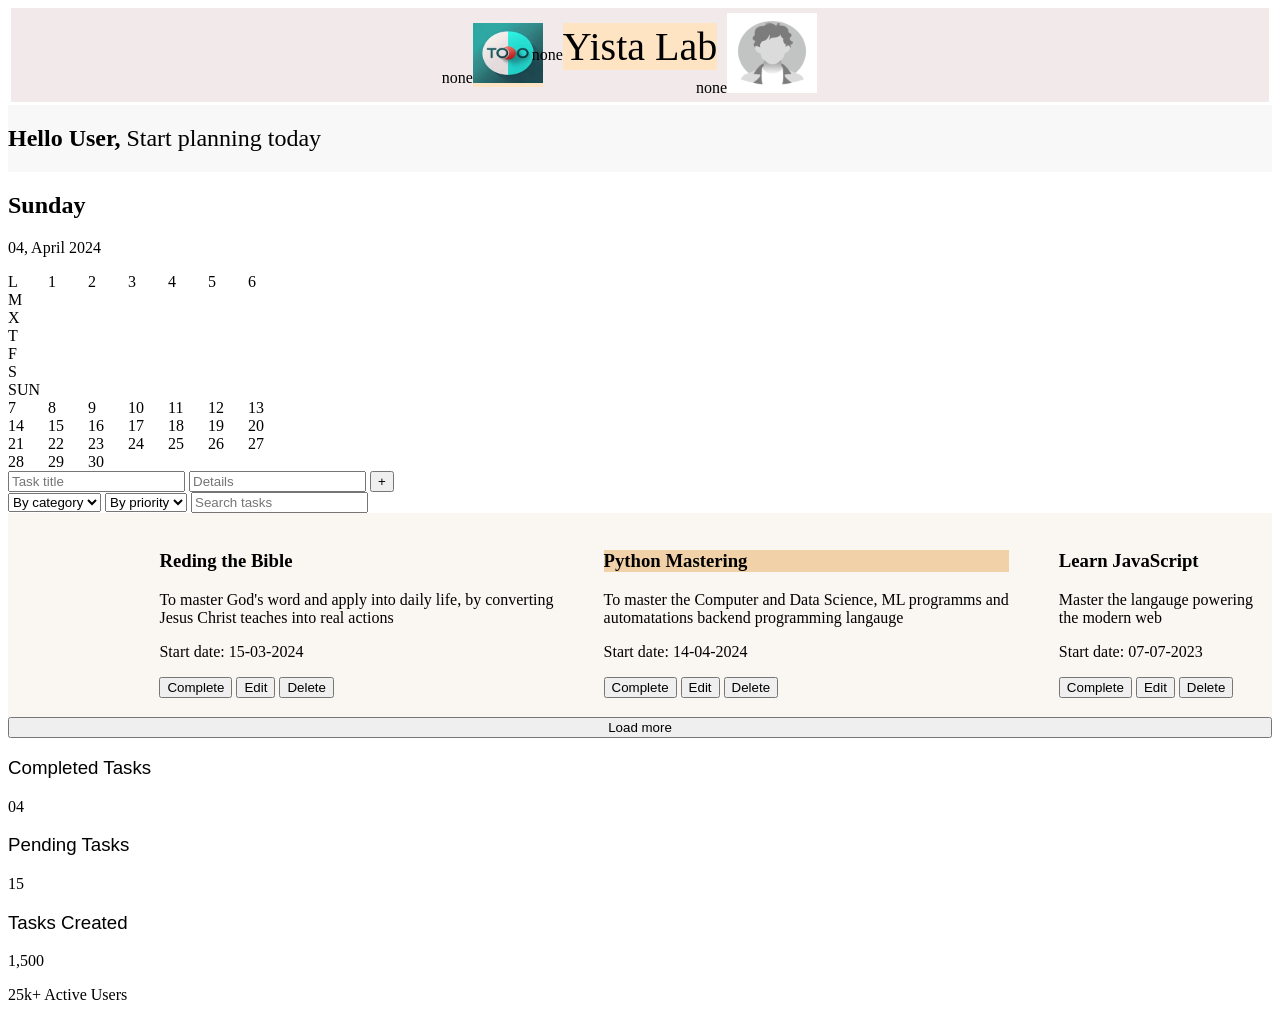
==== index.html @ c546140d "Add initial HTML structure, styles, and assets for To Do List App" ====
<!DOCTYPE html>
<html lang="en">
<head>
    <meta charset="UTF-8">
    <meta name="viewport" content="width=device-width, initial-scale=1.0">
    <link rel="stylesheet" href="styles.css">
    <link rel="shortcut icon" type="x-icon" href="https://i.pinimg.com/736x/1f/3f/4c/1f3f4ce973d946578567f190e2773709.jpg"> 
    <title>TO DO LIST APP</title>
</head>
<body>
    <header class="header">
     <nav class="header__nav--main nav">
      <ul class="main-nav__list-item">
        <li class ="main-list__item-list-item"> 
          <a class="list-item__logo-link" href="#">
          <img class="list-items__ToDo-icon" src="logo.png" alt = "AQUÍ DEBE ESTAR EL LOGO" height = "60px" width= "70px">
        </li>
        <li class = "main-list__item-list-item">
          <a class="list_item__text">
          <span class="list_items__text-link"> Yista Lab <span>
        </li>
         <li class="main-list__item list-item">
          <a class="list-item__UserProfile"></a>
          <img class= "list-item__UserProfile--UserPic" src ="profile.png" type = "profile/x-icon"  alt="User profile" height = "80px" width = "90px">
        </li>
  

        </li>
      </a>
     </ul>
     </nav>
    </header>

<main class="main">
    <section class="main__home greeting" id="greeting">
      <h1 class="hello-user"> <strong>Hello User,</strong> Start planning today</h1>
      
    </section>

    <!-- CONTENEDOR GENERAL DEL DASHBRDOARD DEL CALENDARIO -->
    <section class="main__home--calendar-dashboard">
      <aside class="calendar-widget">

        <h2>Sunday</h2>
        <p>04, April 2024</p>
      </section>
       <section class="main__home--calendar-grid">
        <!--borrador de un calendario, luego se ajusta para cada mes-->
        <section class="main_home--calendar-days">
        <section>L</section>
        <section>M</section>
        <section>X</section>
        <section>T</section>
        <section>F</section>
        <section>S</section>
        <section>SUN</section>
         </section>
          <section class="calendar-item item1">1</section>
          <section class="calendar-item item2">2</section>
          <section class="calendar-item item3">3</section>
          <section class="calendar-item item4">4</section>
          <section class="calendar-item item5">5</section>
          <section class="calendar-item item6">6</section>
          <section class="calendar-item item7">7</section>
          <section class="calendar-item item8">8</section>
          <section class="calendar-item item9">9</section>
          <section class="calendar-item item10">10</section>
          <section class="calendar-item item11">11</section>
          <section class="calendar-item item12">12</section>
          <section class="calendar-item item13">13</section>
          <section class="calendar-item item14">14</section>
          <section class="calendar-item item15">15</section>
          <section class="calendar-item item16">16</section>
          <section class="calendar-item item17">17</section>
          <section class="calendar-item item18">18</section>
          <section class="calendar-item item19">19</section>
          <section class="calendar-item item20">20</section>
          <section class="calendar-item item21">21</section>
          <section class="calendar-item item22">22</section>
          <section class="calendar-item item23">23</section>
          <section class="calendar-item item24">24</section>
          <section class="calendar-item item25">25</section>
          <section class="calendar-item item26">26</section>
          <section class="calendar-item item27">27</section>
          <section class="calendar-item item28">28</section>
          <section class="calendar-item item29">29</section>
          <section class="calendar-item item30">30</section>
      </aside>
    </section>

      <!-- ===== FORMULARIO PARA TAREAS =====-->
      <section class="main__home--tasks-form">
        <form class="taks-form__new-task-form">

          <input type="text" placeholder="Task title">
          <input type="text" placeholder="Details">

          <button type="submit">+</button>
        </form>
      </section>

        <!-- FILTROS DE TAREAS -->
        <section class="main__home--filters">
    
            <select class="filters__category">
             <option>By category</option> </select>
            <select class="filters__priority">
            <option>By priority</option>
             </select>

         
          <input class= "search-bar" type="search" placeholder="Search tasks">
        </section>

        <!-- GRID DE TAREAS -->
        <section class="main__home--tasks-grid">

          <article class="task-card">
            <h3 class="about-caption">Learn JavaScript</h3>
            <p class="task-card__task-description">Master the langauge powering <br> the modern web</p>
            <p class="task-card__card-date">Start date: 07-07-2023</p>

            <!--con un código Python se agregaría una nueva card-->

            <section class="tasks-grid__card-actions">
              <button>Complete</button>
              <button>Edit</button>
              <button>Delete</button>
            </section>
          </article>

         <article class="task-card__Python"> 
              <h3 class="about-caption Python">Python Mastering</h3>
              <p class="task-card__task-description">To master the Computer and Data Science, ML programms and <br> automatations backend programming langauge </p>
              <p class="task-card__card-date">Start date: 14-04-2024</p>
              
            <section class="task-grid__card-actions">
              <button>Complete</button>
              <button>Edit</button>
              <button>Delete</button>
            </section>
         </article>

         <article class="task-card Bible"> 
           <h3 class="about_caption Bible">Reding the Bible</h3>
             <p class="task-card__task-description"> To master God's word and apply into daily life, by converting <br> Jesus Christ teaches into real actions </p>
             <p class= "task-card__card-date">Start date: 15-03-2024</p>
                 
         <section class="task-grid__card-actions">
              <button>Complete</button>
              <button>Edit</button>
              <button>Delete</button>

          <article class="task-card__Gym">
            <section class="about_caption__GYM"> 
                                                                                                                    
            </section>
          </article>

        </section>
        
       </article>

        </section>

        <button class="load-more">Load more</button>

      </section>

    </section>

  </main>

<!--Stats-->
  <footer class="footer__dashboard-stats">

    <section class="footer__stat-card--completed">
      <h3 class ="about__caption completed-tasks">Completed Tasks</h3>
      <p>04</p>
    </section>

    <section class="footer__stat-card--pending">
      <h3 class ="about__caption pending-taks">Pending Tasks</h3>
      <p>15</p>
    </section>

    <section class="stat-card">
      <h3 class ="about__caption tasks">Tasks Created</h3>
      <p>1,500</p>
    </section>

    <section class="footer__active-users--">
      <p>25k+ Active Users</p>

     <section class="avatars">
        <!-- imágenes de usuarios -->
      </section>
    </section>

  </footer>
</body>
</html>
---- styles.css ----
.main{
    display: grid;
    flex-wrap: wrap;
    align-items: center;
}

/*Header*/
.header__nav--main nav{
    background-color: #f2eaea;
    height: 70px;
}

.main-nav__list-item{
  list-style: "none";
  margin: 3px;
  padding: 5px;
  display: flex;
  justify-content: center;
  align-items: flex-start;
  background-color: #f2eaea;
}
.main-list__item-list-item{
    margin: 10px; 
    background-color: bisque;
}

.list-items__ToDoIcon{
    justify-content: baseline;
}

.list_item__text{
   text-align: 20%;
}
.list_items__text-link{
    font: "TT Polls Script";
    font-size: 60px;
    text-align: "left"; 
    font-size: 40px; 
}

.hello-user{
    font-family: "Verdana";
    font-weight:lighter;
    
}

/*GRID DONDE ESTAN EL CALENDARIO, CARTAS, FORMULARIOS DE TAREAS, ETC */

.Python{
    background-color: #F0D1A8
}
.main__home--tasks-grid{
    background-color: #FAF7F2;
    display: flex;
    flex-direction: row-reverse;
    grid-template-columns: 50% auto; 
    padding: 19px; 
    align-items:center;
    gap:50px;

}

.main__home--calendar-grid{
    justify-content: stretch;
    display: grid;
    grid-template-columns:  40px 40px 40px 40px 40px  40px 40px;


}
.main__home--calendar-days{
    grid-template-columns: 40px 40px 40px 40px 40px  40px 40px ;
    font-weight: bold;
    text-shadow: #4f473d;

}
.about__caption{
    font-family: 'Trebuchet MS', 'Lucida Sans Unicode', 'Lucida Grande', 'Lucida Sans', Arial, sans-serif;
    font-weight: 300;
}


.greeting{
    background-color: #f8f8f8; 
}
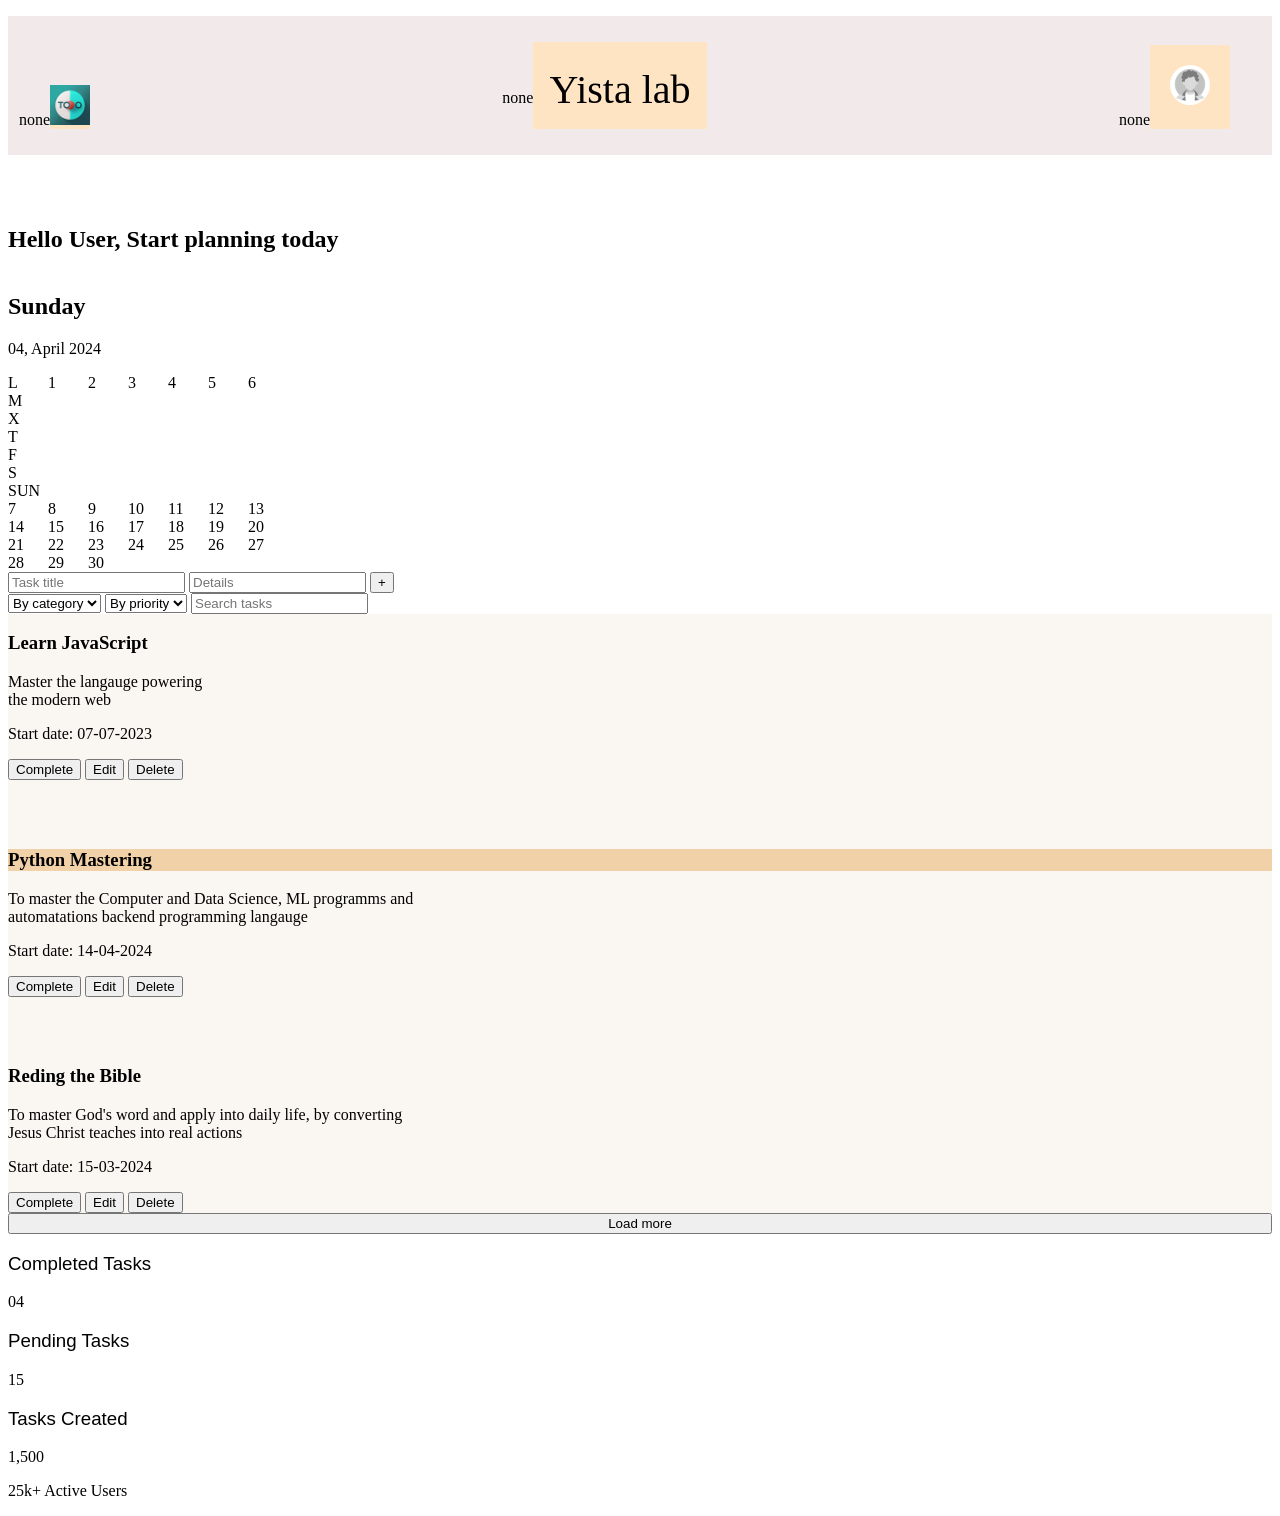
==== commit f935bd23: "I changed the complex BEM classes & tested justify-content properties" ====
--- a/index.html
+++ b/index.html
@@ -8,31 +8,30 @@
     <title>TO DO LIST APP</title>
 </head>
 <body>
-    <header class="header">
-     <nav class="header__nav--main nav">
-      <ul class="main-nav__list-item">
-        <li class ="main-list__item-list-item"> 
-          <a class="list-item__logo-link" href="#">
-          <img class="list-items__ToDo-icon" src="logo.png" alt = "AQUÍ DEBE ESTAR EL LOGO" height = "60px" width= "70px">
-        </li>
-        <li class = "main-list__item-list-item">
-          <a class="list_item__text">
-          <span class="list_items__text-link"> Yista Lab <span>
-        </li>
-         <li class="main-list__item list-item">
-          <a class="list-item__UserProfile"></a>
-          <img class= "list-item__UserProfile--UserPic" src ="profile.png" type = "profile/x-icon"  alt="User profile" height = "80px" width = "90px">
-        </li>
+    
+<header class="header">
+  <nav class="nav">
+    <ul class="nav__list">
+      <li class="nav__item">
+        <a href="#" class="nav__link">
+          <img class="nav__logo" src="logo.png" alt="Logo Yista Lab">
+        </a>
+      </li>
+      <li class="nav__item">
+        <p class="nav__text">Yista lab</p>
+      </li>
+      <li class="nav__item">
+        <a href="#" class="nav__link">
+          <img class="nav__avatar" src="profile.png" alt="Perfil de usuario">
+        </a>
+      </li>
+    </ul>
+  </nav>
+</header>
   
 
-        </li>
-      </a>
-     </ul>
-     </nav>
-    </header>
-
 <main class="main">
-    <section class="main__home greeting" id="greeting">
+    <section class="main__home-greeting" id="greeting">
       <h1 class="hello-user"> <strong>Hello User,</strong> Start planning today</h1>
       
     </section>
--- a/styles.css
+++ b/styles.css
@@ -1,4 +1,8 @@
-
+*, *::before *::after{
+    box-sizing: border-box;
+    margin:0;
+    padding:0;
+}
 .main{
     display: grid;
     flex-wrap: wrap;
@@ -6,43 +10,50 @@
 }
 
 /*Header*/
-.header__nav--main nav{
+.nav{
     background-color: #f2eaea;
-    height: 70px;
+    height: 30px;
 }
 
-.main-nav__list-item{
+.nav__list{
   list-style: "none";
-  margin: 3px;
-  padding: 5px;
+  padding: 1rem 2rem;
   display: flex;
-  justify-content: center;
-  align-items: flex-start;
-  background-color: #f2eaea;
-}
-.main-list__item-list-item{
-    margin: 10px; 
-    background-color: bisque;
+  justify-content: space-between; gap:1.5rem;
+  background-color: #f2eaea; align-items:flex-end;
 }
 
-.list-items__ToDoIcon{
-    justify-content: baseline;
+.nav__item{
+    margin: 10px; 
+    background-color: bisque; 
+}
+.nav__avatar{
+    max-height: 40px;
+    max-width: 40px; padding: 20px; 
+    border-radius: 50%;
+    
 }
 
-.list_item__text{
+.nav__logo{
+    justify-content: baseline; 
+    max-height: 40px;
+    max-width: 40px;
+}
+
+.nav__item>nav__text{
    text-align: 20%;
 }
-.list_items__text-link{
+.nav__text{
     font: "TT Polls Script";
     font-size: 60px;
     text-align: "left"; 
     font-size: 40px; 
+    padding-top: 0.5rem; margin:1rem; 
 }
 
 .hello-user{
     font-family: "Verdana";
-    font-weight:lighter;
-    
+    padding-top: 10rem;
 }
 
 /*GRID DONDE ESTAN EL CALENDARIO, CARTAS, FORMULARIOS DE TAREAS, ETC */
@@ -53,11 +64,9 @@
 .main__home--tasks-grid{
     background-color: #FAF7F2;
     display: flex;
-    flex-direction: row-reverse;
-    grid-template-columns: 50% auto; 
-    padding: 19px; 
-    align-items:center;
-    gap:50px;
+    gap: 50px;
+    flex-direction: column;
+    justify-content: space;
 
 }
 
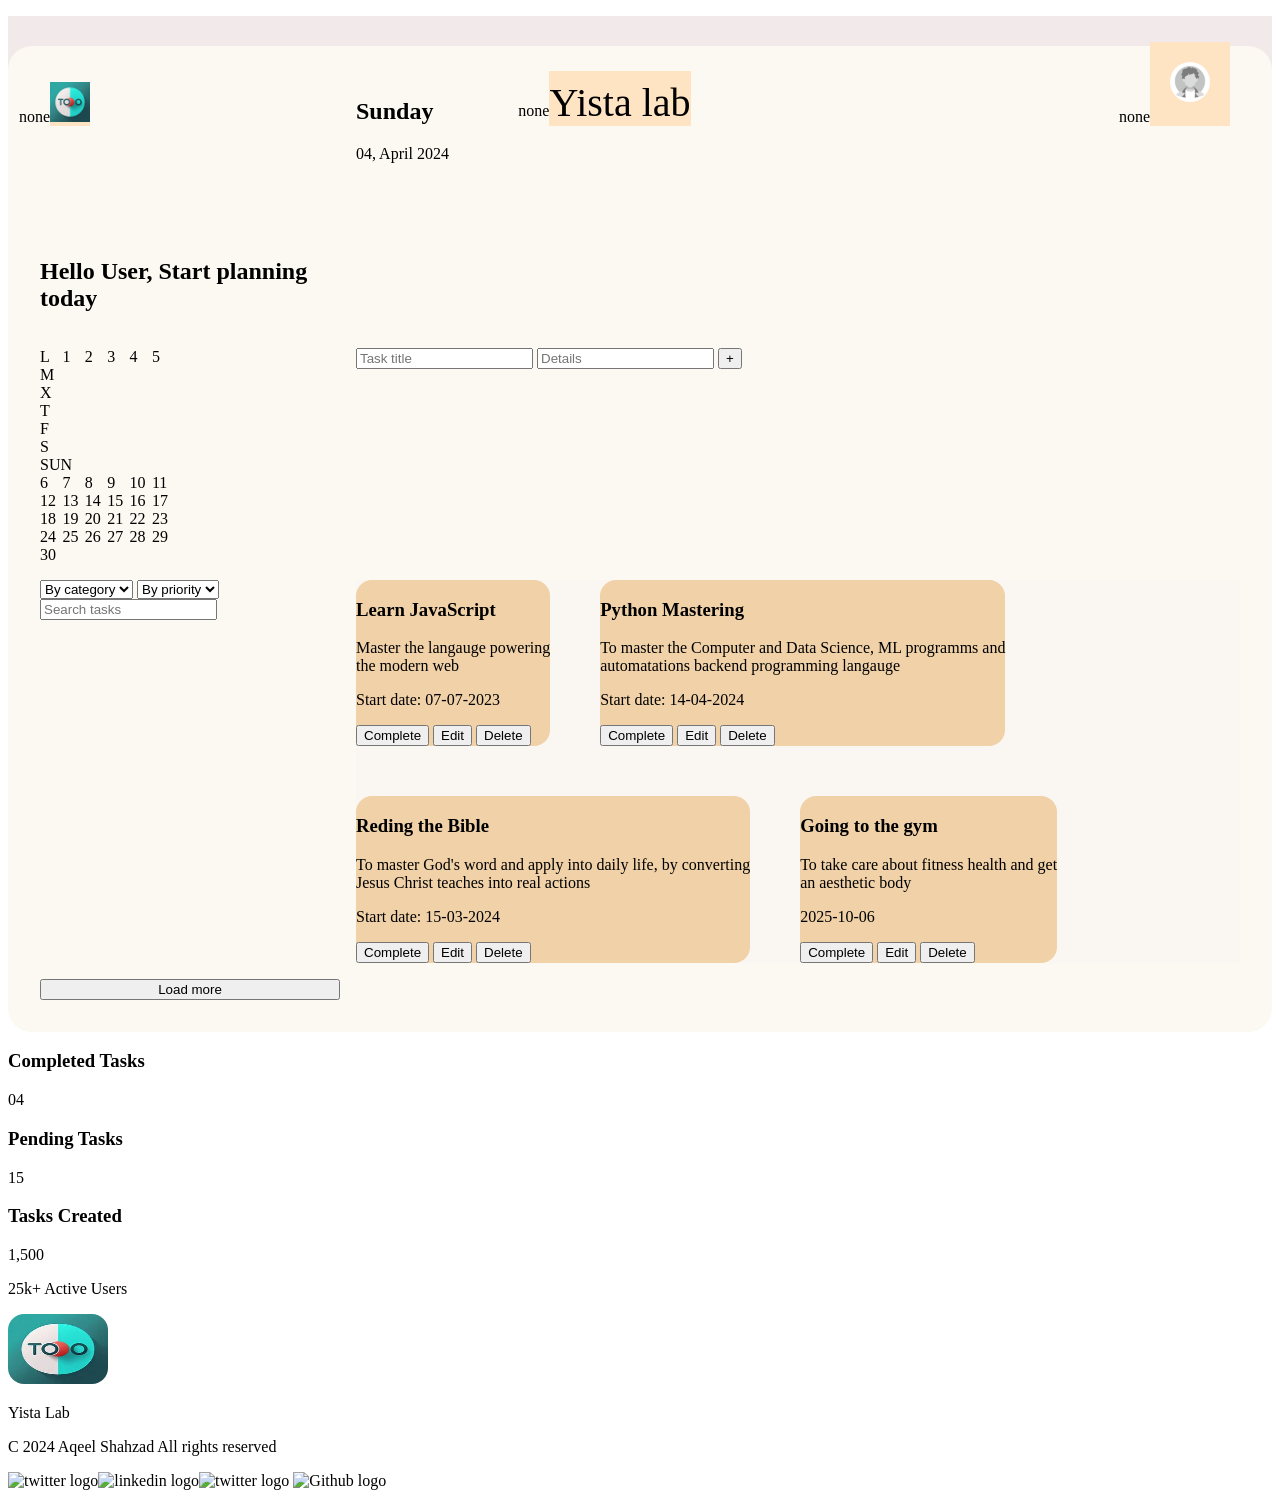
==== commit 450395e2: "Adde styles for footer and pseudoclasses" ====
--- a/index.html
+++ b/index.html
@@ -30,7 +30,7 @@
 </header>
   
 
-<main class="main">
+<main class="dashboard-container">
     <section class="main__home-greeting" id="greeting">
       <h1 class="hello-user"> <strong>Hello User,</strong> Start planning today</h1>
       
@@ -120,40 +120,50 @@
             <p class="task-card__card-date">Start date: 07-07-2023</p>
 
             <!--con un código Python se agregaría una nueva card-->
-
-            <section class="tasks-grid__card-actions">
+         
+            <section class="task-card__actions">
               <button>Complete</button>
               <button>Edit</button>
               <button>Delete</button>
             </section>
           </article>
 
-         <article class="task-card__Python"> 
-              <h3 class="about-caption Python">Python Mastering</h3>
-              <p class="task-card__task-description">To master the Computer and Data Science, ML programms and <br> automatations backend programming langauge </p>
+         <article class="task-card"> 
+              <h3 class="about-caption">Python Mastering</h3>
+              <p class="task-card__description">To master the Computer and Data Science, ML programms and <br> automatations backend programming langauge </p>
               <p class="task-card__card-date">Start date: 14-04-2024</p>
               
-            <section class="task-grid__card-actions">
+            <section class="task-card__actions">
               <button>Complete</button>
               <button>Edit</button>
               <button>Delete</button>
             </section>
          </article>
 
-         <article class="task-card Bible"> 
-           <h3 class="about_caption Bible">Reding the Bible</h3>
-             <p class="task-card__task-description"> To master God's word and apply into daily life, by converting <br> Jesus Christ teaches into real actions </p>
-             <p class= "task-card__card-date">Start date: 15-03-2024</p>
+         <article class="task-card"> 
+           <h3 class="about_caption ">Reding the Bible</h3>
+             <p class="task-card__description"> To master God's word and apply into daily life, by converting <br> Jesus Christ teaches into real actions </p>
+             <p class= "task-card__date">Start date: 15-03-2024</p>
                  
-         <section class="task-grid__card-actions">
+         <section class="task-card__actions">
               <button>Complete</button>
               <button>Edit</button>
               <button>Delete</button>
-
-          <article class="task-card__Gym">
-            <section class="about_caption__GYM"> 
-                                                                                                                    
+         </section>
+        </article>
+         <article class="task-card" id="GYM">
+            <h3 class="about_caption">  Going to the gym</h3>
+            <p class="task-card__description">To take care about fitness health  and get <br>
+            an aesthetic body </p>
+            <p class="task-card__start-date">2025-10-06</p>
+            <section class="task-card__actions">
+             <button>Complete</button>
+              <button>Edit</button>
+              <button>Delete</button>
+
             </section>
+          </article>
+  
           </article>
 
         </section>
@@ -171,31 +181,42 @@
   </main>
 
 <!--Stats-->
-  <footer class="footer__dashboard-stats">
-
-    <section class="footer__stat-card--completed">
-      <h3 class ="about__caption completed-tasks">Completed Tasks</h3>
+  <section class="footer__dashboard-stats">
+
+    <section class="footer__stats-card--completed">
+      <h3>Completed Tasks</h3>
       <p>04</p>
     </section>
 
-    <section class="footer__stat-card--pending">
-      <h3 class ="about__caption pending-taks">Pending Tasks</h3>
+    <section class="footer__stats-card--pending">
+      <h3>Pending Tasks</h3>
       <p>15</p>
     </section>
 
-    <section class="stat-card">
-      <h3 class ="about__caption tasks">Tasks Created</h3>
+    <section class="stats-card">
+      <h3>Tasks Created</h3>
       <p>1,500</p>
     </section>
 
-    <section class="footer__active-users--">
+    <section class="active-users">
       <p>25k+ Active Users</p>
 
      <section class="avatars">
         <!-- imágenes de usuarios -->
       </section>
     </section>
-
-  </footer>
+</section>
+
+<footer class="rights-&-social-media">
+   <section>
+     <img class="logo" src="logo.png">
+     <p class="brand">Yista Lab</p>
+
+     <p class="rights">C 2024 Aqeel Shahzad All rights reserved</p>
+     <img src="twitter.png" alt="twitter logo"><img src="linkedin.png" alt="linkedin logo"><img src="twitter.png" alt="twitter logo">
+     <img src="github.png" alt="Github logo">
+        
+   </section>
+ </footer>
 </body>
 </html>
--- a/styles.css
+++ b/styles.css
@@ -3,6 +3,7 @@
     margin:0;
     padding:0;
 }
+@import url('components/footer&rights.css');
 .main{
     display: grid;
     flex-wrap: wrap;
@@ -48,7 +49,7 @@
     font-size: 60px;
     text-align: "left"; 
     font-size: 40px; 
-    padding-top: 0.5rem; margin:1rem; 
+    padding-top: 0.5rem; margin:0rem; 
 }
 
 .hello-user{
@@ -65,24 +66,35 @@
     background-color: #FAF7F2;
     display: flex;
     gap: 50px;
-    flex-direction: column;
-    justify-content: space;
+    flex-wrap: wrap;
 
+}
+.dashboard-container {
+  display: grid;
+  grid-template-columns: 300px 1fr; /* Columna fija para el calendario, flexible para las tareas */
+  gap: 1rem;
+  background-color: #fcf8f2; /* Tono crema del fondo */
+  padding: 2rem;
+  border-radius: 1.5rem;
 }
 
 .main__home--calendar-grid{
     justify-content: stretch;
     display: grid;
-    grid-template-columns:  40px 40px 40px 40px 40px  40px 40px;
+    grid-template-columns: repeat(6, 1.4rem); 
+}
+.task-card{
+    background-color: #F0D1A8; 
+    border-radius: 1rem 1rem;
+}
 
-
-}
 .main__home--calendar-days{
-    grid-template-columns: 40px 40px 40px 40px 40px  40px 40px ;
+    grid-template-columns: repeat(6,1.5rem) ;
     font-weight: bold;
     text-shadow: #4f473d;
 
 }
+
 .about__caption{
     font-family: 'Trebuchet MS', 'Lucida Sans Unicode', 'Lucida Grande', 'Lucida Sans', Arial, sans-serif;
     font-weight: 300;
@@ -93,3 +105,4 @@
     background-color: #f8f8f8; 
 }
 
+
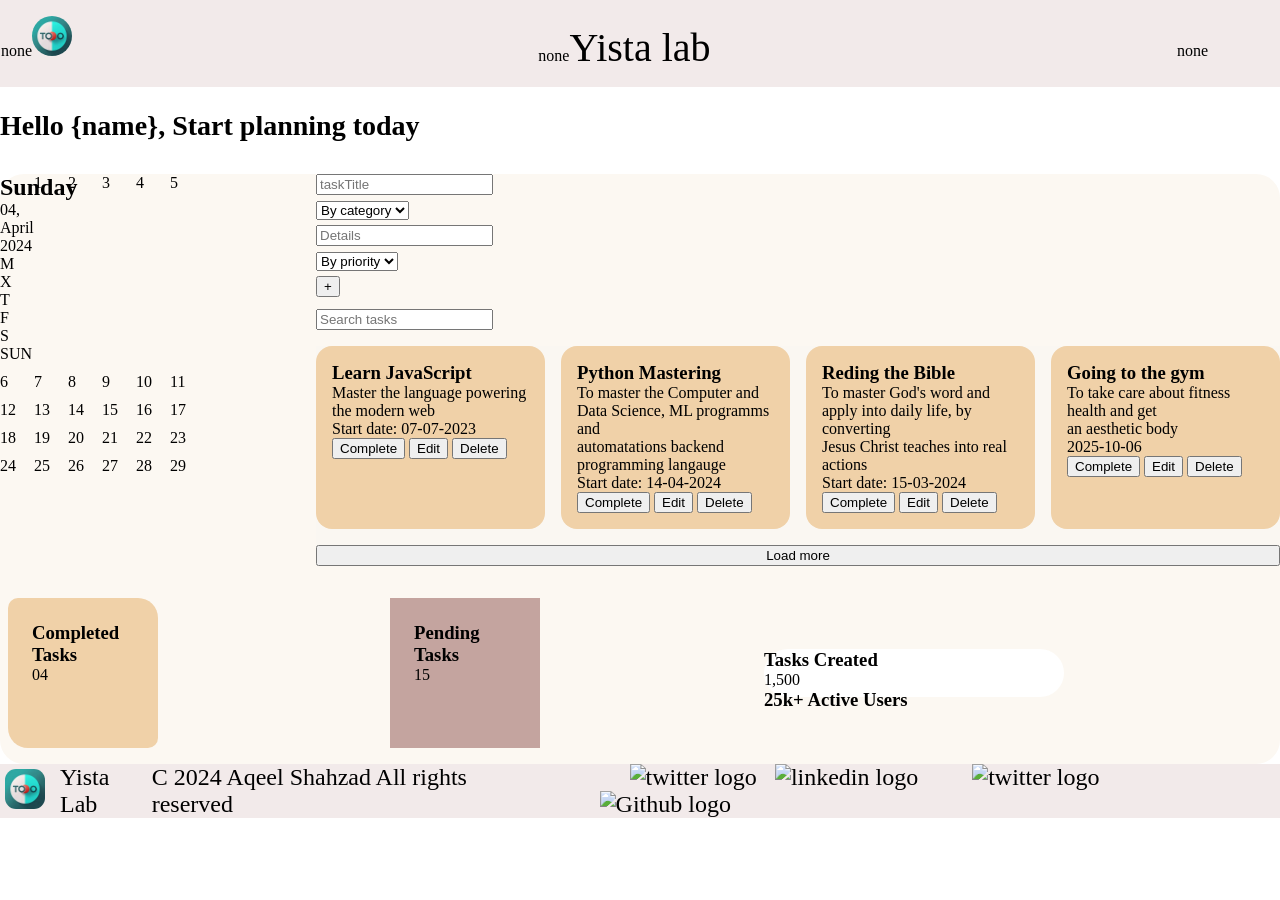
==== commit c1357443: "Main dashboard debugged and task cards, button and form organized in columns." ====
--- a/index.html
+++ b/index.html
@@ -3,6 +3,7 @@
 <head>
     <meta charset="UTF-8">
     <meta name="viewport" content="width=device-width, initial-scale=1.0">
+    <meta name="category" content="time management, planning, day planning">
     <link rel="stylesheet" href="styles.css">
     <link rel="shortcut icon" type="x-icon" href="https://i.pinimg.com/736x/1f/3f/4c/1f3f4ce973d946578567f190e2773709.jpg"> 
     <title>TO DO LIST APP</title>
@@ -29,192 +30,176 @@
   </nav>
 </header>
   
+<section class="main__home-greeting" id="greeting">
+     <h1 class="hello-user"> <strong>Hello {name},</strong> Start planning today</h1>
+</section>
 
 <main class="dashboard-container">
-    <section class="main__home-greeting" id="greeting">
-      <h1 class="hello-user"> <strong>Hello User,</strong> Start planning today</h1>
-      
-    </section>
 
     <!-- CONTENEDOR GENERAL DEL DASHBRDOARD DEL CALENDARIO -->
-    <section class="main__home--calendar-dashboard">
-      <aside class="calendar-widget">
-
-        <h2>Sunday</h2>
-        <p>04, April 2024</p>
-      </section>
-       <section class="main__home--calendar-grid">
+     <section class="main__home--calendar-grid">
         <!--borrador de un calendario, luego se ajusta para cada mes-->
         <section class="main_home--calendar-days">
-        <section>L</section>
-        <section>M</section>
-        <section>X</section>
-        <section>T</section>
-        <section>F</section>
-        <section>S</section>
-        <section>SUN</section>
+         <div class="date">
+           <h2>Sunday</h2>
+           <p>04, April 2024</p>
+        </div>
+        
+         <div>M<div>
+         <div>X</div>
+         <div>T</div>
+         <div>F</div>
+         <div>S<div>
+         <div>SUN</div>
+
          </section>
-          <section class="calendar-item item1">1</section>
-          <section class="calendar-item item2">2</section>
-          <section class="calendar-item item3">3</section>
-          <section class="calendar-item item4">4</section>
-          <section class="calendar-item item5">5</section>
-          <section class="calendar-item item6">6</section>
-          <section class="calendar-item item7">7</section>
-          <section class="calendar-item item8">8</section>
-          <section class="calendar-item item9">9</section>
-          <section class="calendar-item item10">10</section>
-          <section class="calendar-item item11">11</section>
-          <section class="calendar-item item12">12</section>
-          <section class="calendar-item item13">13</section>
-          <section class="calendar-item item14">14</section>
-          <section class="calendar-item item15">15</section>
-          <section class="calendar-item item16">16</section>
-          <section class="calendar-item item17">17</section>
-          <section class="calendar-item item18">18</section>
-          <section class="calendar-item item19">19</section>
-          <section class="calendar-item item20">20</section>
-          <section class="calendar-item item21">21</section>
-          <section class="calendar-item item22">22</section>
-          <section class="calendar-item item23">23</section>
-          <section class="calendar-item item24">24</section>
-          <section class="calendar-item item25">25</section>
-          <section class="calendar-item item26">26</section>
-          <section class="calendar-item item27">27</section>
-          <section class="calendar-item item28">28</section>
-          <section class="calendar-item item29">29</section>
-          <section class="calendar-item item30">30</section>
-      </aside>
-    </section>
-
-      <!-- ===== FORMULARIO PARA TAREAS =====-->
-      <section class="main__home--tasks-form">
-        <form class="taks-form__new-task-form">
-
-          <input type="text" placeholder="Task title">
-          <input type="text" placeholder="Details">
-
-          <button type="submit">+</button>
-        </form>
+         <div class="calendar-item item1">1</div>
+          <div class="calendar-item item2">2</div>
+          <div class="calendar-item item3">3</div>
+          <div class="calendar-item item4">4</div>
+          <div class="calendar-item item5">5</div>
+          <div class="calendar-item item6">6</div>
+          <div class="calendar-item item7">7</div>
+          <div class="calendar-item item8">8</div>
+          <div class="calendar-item item9">9</div>
+          <div class="calendar-item item10">10</div>
+          <div class="calendar-item item11">11</div>
+          <div class="calendar-item item12">12</div>
+          <div class="calendar-item item13">13</div>
+          <div class="calendar-item item14">14</div>
+          <div class="calendar-item item15">15</div>
+          <div class="calendar-item item16">16</div>
+          <div class="calendar-item item17">17</div>
+          <div class="calendar-item item18">18</div>
+          <div class="calendar-item item19">19</div>
+          <div class="calendar-item item20">20</div>
+          <div class="calendar-item item21">21</div>
+          <div class="calendar-item item22">22</div>
+          <div class="calendar-item item23">23</div>
+          <div class="calendar-item item24">24</div>
+          <div class="calendar-item item25">25</div>
+          <div class="calendar-item item26">26</div>
+          <div class="calendar-item item27">27</div>
+          <div class="calendar-item item28">28</div>
+          <div class="calendar-item item29">29</div>
+       
+    </section>
+
+      <!-- ===== FORMULARIO Y TARJETAS DE TAREAS =====-->
+    <section class="main__home--tasks">
+    <section class="main__home--tasks-form">
+        <form class="tasks-form__new-task-form">
+
+           <input type="text" placeholder="taskTitle"  name="taskTitle" id="taskTitle">
+           <select class="filters_category" name="taskName" id="taskName">
+            <option>By category</option> </select>
+          
+           <input type="text" placeholder="Details">
+            <select class="filters__priority" name="taskPriority" 
+            id="taskPriority">
+
+            <option>By priority</option> </select>
+
+           <button type="submit">+</button>
+          </form>
+         <section class="main__home--filters"></section>
+ 
+          <input class= "search-bar" type="search" placeholder="Search tasks" 
+          id="searchTasks" 
+         name="searchTasks">
       </section>
-
-        <!-- FILTROS DE TAREAS -->
-        <section class="main__home--filters">
-    
-            <select class="filters__category">
-             <option>By category</option> </select>
-            <select class="filters__priority">
-            <option>By priority</option>
-             </select>
-
+        
+
+         <!-- FILTROS DE TAREAS -->
          
-          <input class= "search-bar" type="search" placeholder="Search tasks">
-        </section>
 
         <!-- GRID DE TAREAS -->
-        <section class="main__home--tasks-grid">
-
+      <section class="main__home--tasks-grid">
           <article class="task-card">
             <h3 class="about-caption">Learn JavaScript</h3>
-            <p class="task-card__task-description">Master the langauge powering <br> the modern web</p>
+            <p class="task-card__task-description">Master the language powering <br> the modern web</p>
             <p class="task-card__card-date">Start date: 07-07-2023</p>
-
-            <!--con un código Python se agregaría una nueva card-->
-         
             <section class="task-card__actions">
               <button>Complete</button>
               <button>Edit</button>
               <button>Delete</button>
             </section>
           </article>
-
-         <article class="task-card"> 
+          <article class="task-card"> 
               <h3 class="about-caption">Python Mastering</h3>
               <p class="task-card__description">To master the Computer and Data Science, ML programms and <br> automatations backend programming langauge </p>
               <p class="task-card__card-date">Start date: 14-04-2024</p>
-              
+              <section class="task-card__actions">
+                <button>Complete</button>
+                <button>Edit</button>
+                <button>Delete</button>
+              </section>
+          </article>
+          <article class="task-card"> 
+            <h3 class="about_caption ">Reding the Bible</h3>
+            <p class="task-card__description"> To master God's word and apply into daily life, by converting <br> Jesus Christ teaches into real actions </p>
+            <p class= "task-card__date">Start date: 15-03-2024</p>
             <section class="task-card__actions">
               <button>Complete</button>
               <button>Edit</button>
               <button>Delete</button>
             </section>
-         </article>
-
-         <article class="task-card"> 
-           <h3 class="about_caption ">Reding the Bible</h3>
-             <p class="task-card__description"> To master God's word and apply into daily life, by converting <br> Jesus Christ teaches into real actions </p>
-             <p class= "task-card__date">Start date: 15-03-2024</p>
-                 
-         <section class="task-card__actions">
-              <button>Complete</button>
-              <button>Edit</button>
-              <button>Delete</button>
-         </section>
-        </article>
-         <article class="task-card" id="GYM">
+          </article>
+          <article class="task-card" id="GYM">
             <h3 class="about_caption">  Going to the gym</h3>
             <p class="task-card__description">To take care about fitness health  and get <br>
             an aesthetic body </p>
             <p class="task-card__start-date">2025-10-06</p>
             <section class="task-card__actions">
-             <button>Complete</button>
+              <button>Complete</button>
               <button>Edit</button>
               <button>Delete</button>
-
             </section>
           </article>
-  
-          </article>
-
-        </section>
-        
-       </article>
-
-        </section>
-
-        <button class="load-more">Load more</button>
-
+          <button class="load-more">Load more</button>
       </section>
-
-    </section>
-
-  </main>
-
-<!--Stats-->
-  <section class="footer__dashboard-stats">
-
-    <section class="footer__stats-card--completed">
+    </section>
+        
+<section class="footer__dashboard-stats" >
+
+  <section class="footer__stats-card--completed">
       <h3>Completed Tasks</h3>
       <p>04</p>
-    </section>
+  </section>
 
     <section class="footer__stats-card--pending">
       <h3>Pending Tasks</h3>
       <p>15</p>
     </section>
 
-    <section class="stats-card">
+    <section class="footer-stats__active-users">
       <h3>Tasks Created</h3>
       <p>1,500</p>
-    </section>
-
-    <section class="active-users">
-      <p>25k+ Active Users</p>
-
-     <section class="avatars">
+      <h3>25k+ Active Users</h3>
+
+    </section>
+
+    <section class="avatars">
         <!-- imágenes de usuarios -->
       </section>
-    </section>
 </section>
-
-<footer class="rights-&-social-media">
-   <section>
-     <img class="logo" src="logo.png">
-     <p class="brand">Yista Lab</p>
-
+</main>
+
+<!--Stats-->
+
+
+<footer>
+   <section class="rights-and-social-media">
+     <div class="brand-and-logo">
+      <img class="logo" src="logo.png">
+      <p class="brand">Yista Lab</p>
+     </div>
      <p class="rights">C 2024 Aqeel Shahzad All rights reserved</p>
-     <img src="twitter.png" alt="twitter logo"><img src="linkedin.png" alt="linkedin logo"><img src="twitter.png" alt="twitter logo">
-     <img src="github.png" alt="Github logo">
+
+     <div class="images">
+      <img src="facebook.png" alt="twitter logo" id="facebook" height="30px"><img src="linkedin.png" alt="linkedin logo">
+      <img src="twitter.png" alt="twitter logo"> <img src="github.png" alt="Github logo">
+      </div>
         
    </section>
  </footer>
--- a/styles.css
+++ b/styles.css
@@ -1,9 +1,10 @@
-*, *::before *::after{
+@import url('components/footer&rights.css');
+*, *::before, *::after{
     box-sizing: border-box;
     margin:0;
-    padding:0;
-}
-@import url('components/footer&rights.css');
+    }
+
+
 .main{
     display: grid;
     flex-wrap: wrap;
@@ -11,9 +12,10 @@
 }
 
 /*Header*/
-.nav{
+header{
     background-color: #f2eaea;
     height: 30px;
+    width:100%
 }
 
 .nav__list{
@@ -21,24 +23,21 @@
   padding: 1rem 2rem;
   display: flex;
   justify-content: space-between; gap:1.5rem;
-  background-color: #f2eaea; align-items:flex-end;
+  background-color: #f2eaea; 
 }
 
-.nav__item{
-    margin: 10px; 
-    background-color: bisque; 
-}
+
 .nav__avatar{
     max-height: 40px;
     max-width: 40px; padding: 20px; 
     border-radius: 50%;
     
 }
-
 .nav__logo{
     justify-content: baseline; 
-    max-height: 40px;
+    max-height: 50px;
     max-width: 40px;
+    border-radius: 20px;
 }
 
 .nav__item>nav__text{
@@ -49,60 +48,130 @@
     font-size: 60px;
     text-align: "left"; 
     font-size: 40px; 
-    padding-top: 0.5rem; margin:0rem; 
+    padding-top:0.5rem; 
+    
+}
+.main__home-greeting {
+  width: 100%;
+  background-color: none;
+  margin: 2rem 0rem;
+  padding-top: 3rem;              /* Separa el saludo del dashboard */
 }
 
 .hello-user{
     font-family: "Verdana";
-    padding-top: 10rem;
+    font-size: 1.75rem;
+    font-weight: 700
 }
-
 /*GRID DONDE ESTAN EL CALENDARIO, CARTAS, FORMULARIOS DE TAREAS, ETC */
 
 .Python{
     background-color: #F0D1A8
 }
+
+.dashboard-container{
+  display: grid;
+  grid-template-columns: 300px minmax(0, 1fr);
+  gap: 1rem;
+  background-color: #fcf8f2; 
+  border-radius: 1.5rem;
+  align-items: start;
+}
+
+.main__home--calendar-grid{
+    display: grid;
+    grid-template-columns: repeat(6, 1.5rem); 
+    gap: 10px;
+}
+
+.main__home--tasks{
+    display: grid;
+    align-content: start;
+    gap: 1rem;
+    min-width: 0;
+}
+
+.main__home--tasks-form{
+    display: grid;
+    justify-items: start;
+    align-content: start;
+    gap: 0.35rem;
+}
+
+.tasks-form__new-task-form{
+    display: grid;
+    justify-items: start;
+    gap: 0.35rem;
+    align-self: start;
+}
+
 .main__home--tasks-grid{
     background-color: #FAF7F2;
     display: flex;
-    gap: 50px;
+    gap: 1rem;
     flex-wrap: wrap;
-
-}
-.dashboard-container {
-  display: grid;
-  grid-template-columns: 300px 1fr; /* Columna fija para el calendario, flexible para las tareas */
-  gap: 1rem;
-  background-color: #fcf8f2; /* Tono crema del fondo */
-  padding: 2rem;
-  border-radius: 1.5rem;
+    align-content: start;
+    min-width: 0;
 }
 
-.main__home--calendar-grid{
-    justify-content: stretch;
-    display: grid;
-    grid-template-columns: repeat(6, 1.4rem); 
-}
 .task-card{
     background-color: #F0D1A8; 
     border-radius: 1rem 1rem;
+    padding: 1rem;
+    flex: 1 1 14rem;
+    min-width: 0;
 }
 
-.main__home--calendar-days{
-    grid-template-columns: repeat(6,1.5rem) ;
-    font-weight: bold;
-    text-shadow: #4f473d;
+.load-more{
+    flex-basis: 100%;
+}
 
+.footer__dashboard-stats{
+    grid-column: 1 / -1;
+}
+
+.task-card__actions>button:nth-child(2):hover{
+    background-color:blue; 
+    transform: translateY(-5px)
+    
+}
+.task-card__actions>button:hover{
+    background-color:#3e3ed8; 
+}
+.task-card__actions>button::before{
+    background-color:red; 
 }
 
 .about__caption{
     font-family: 'Trebuchet MS', 'Lucida Sans Unicode', 'Lucida Grande', 'Lucida Sans', Arial, sans-serif;
     font-weight: 300;
 }
-
-
-.greeting{
-    background-color: #f8f8f8; 
+.footer__dashboard-stats{
+    display:flex; 
+   flex-direction: row;
+   justify-content: space-between; /* o gap: 20px / flex-start según el diseño */
+   align-items: center;
+   width: 100%;
 }
-
-
+.footer__stats-card--completed{
+    padding: 1.5rem;
+    margin: 1rem 0.5rem;
+    border-radius: 10px 20px;
+    background-color: #F0D1A8;
+    width: 150px;
+    height: 150px; 
+}
+.footer__stats-card--pending{
+ padding: 1.5rem;
+ margin: 1rem 0.5rem;
+ background-color: #c4a49f;
+ width: 150px;
+ height: 150px; 
+ border-radius: #975d11;
+}
+.footer-stats__active-users{
+ width: 18.75rem;
+ height: 3rem;
+ background-color: #FFF;
+ border-radius: 30px;
+}
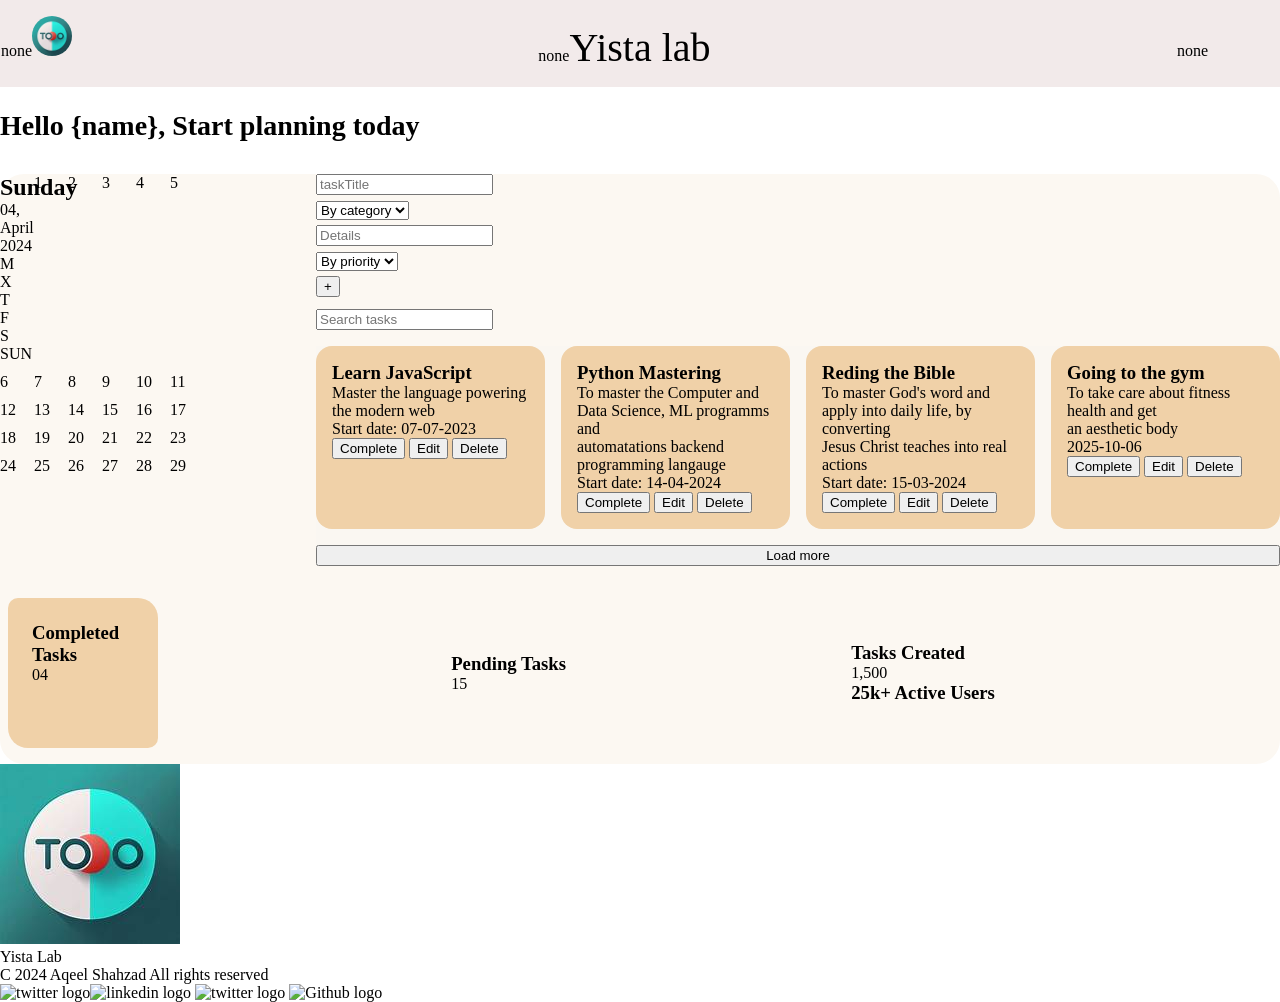
==== commit 6861a5e4: "Jinja implemented for cards" ====
--- a/index.html
+++ b/index.html
@@ -4,7 +4,7 @@
     <meta charset="UTF-8">
     <meta name="viewport" content="width=device-width, initial-scale=1.0">
     <meta name="category" content="time management, planning, day planning">
-    <link rel="stylesheet" href="styles.css">
+    <link rel="stylesheet" href="static/styles.css">
     <link rel="shortcut icon" type="x-icon" href="https://i.pinimg.com/736x/1f/3f/4c/1f3f4ce973d946578567f190e2773709.jpg"> 
     <title>TO DO LIST APP</title>
 </head>
@@ -115,6 +115,7 @@
 
         <!-- GRID DE TAREAS -->
       <section class="main__home--tasks-grid">
+        
           <article class="task-card">
             <h3 class="about-caption">Learn JavaScript</h3>
             <p class="task-card__task-description">Master the language powering <br> the modern web</p>
--- a/static/styles.css
+++ b/static/styles.css
@@ -0,0 +1,181 @@
+@import url('components/footer&rights.css');
+*, *::before, *::after{
+    box-sizing: border-box;
+    margin:0;
+    }
+
+
+.main{
+    display: grid;
+    flex-wrap: wrap;
+    align-items: center;
+}
+
+/*Header*/
+header{
+    background-color: #f2eaea;
+    height: 30px;
+    width:100%
+}
+
+.nav__list{
+  list-style: "none";
+  padding: 1rem 2rem;
+  display: flex;
+  justify-content: space-between; gap:1.5rem;
+  background-color: #f2eaea; 
+}
+
+
+.nav__avatar{
+    max-height: 40px;
+    max-width: 40px; padding: 20px; 
+    border-radius: 50%;
+    
+}
+.nav__logo{
+    justify-content: baseline; 
+    max-height: 50px;
+    max-width: 40px;
+    border-radius: 20px;
+}
+
+.nav__item>nav__text{
+   text-align: 20%;
+}
+.nav__text{
+    font: "TT Polls Script";
+    font-size: 60px;
+    text-align: "left"; 
+    font-size: 40px; 
+    padding-top:0.5rem; 
+    
+}
+.main__home-greeting {
+  width: 100%;
+  background-color: none;
+  margin: 2rem 0rem;
+  padding-top: 3rem;              /* Separa el saludo del dashboard */
+}
+
+.hello-user{
+    font-family: "Verdana";
+    font-size: 1.75rem;
+    font-weight: 700
+}
+/*GRID DONDE ESTAN EL CALENDARIO, CARTAS, FORMULARIOS DE TAREAS, ETC */
+
+.Python{
+    background-color: #F0D1A8
+}
+
+.dashboard-container{
+  display: grid;
+  grid-template-columns: 300px minmax(0, 1fr);
+  gap: 1rem;
+  background-color: #fcf8f2; 
+  border-radius: 1.5rem;
+  align-items: start;
+}
+
+.main__home--calendar-grid{
+    display: grid;
+    grid-template-columns: repeat(6, 1.5rem); 
+    gap: 10px;
+}
+
+.main__home--tasks{
+    display: grid;
+    align-content: start;
+    gap: 1rem;
+    min-width: 0;
+}
+
+.main__home--tasks-form{
+    display: grid;
+    justify-items: start;
+    align-content: start;
+    gap: 0.35rem;
+}
+
+.tasks-form__new-task-form{
+    display: grid;
+    justify-items: start;
+    gap: 0.35rem;
+    align-self: start;
+}
+
+.main__home--tasks-grid{
+    background-color: #FAF7F2;
+    display: flex;
+    gap: 1rem;
+    flex-wrap: wrap;
+    align-content: start;
+    min-width: 0;
+}
+
+.task-card{
+    background-color: #F0D1A8; 
+    border-radius: 1rem 1rem;
+    padding: 1rem;
+    flex: 1 1 14rem;
+    min-width: 0;
+}
+
+.load-more{
+    flex-basis: 100%;
+}
+
+.footer__dashboard-stats{
+    grid-column: 1 / -1;
+}
+
+.task-card__actions>button:nth-child(2):hover{
+    background-color:blue; 
+    transform: translateY(-5px)
+    
+}
+.task-card__actions>button:hover{
+    background-color:#3e3ed8; 
+}
+.task-card__actions>button::before{
+    background-color:red; 
+}
+
+.about__caption{
+    font-family: 'Trebuchet MS', 'Lucida Sans Unicode', 'Lucida Grande', 'Lucida Sans', Arial, sans-serif;
+    font-weight: 300;
+}
+.footer__dashboard-stats{
+    display:flex; 
+   flex-direction: row;
+   justify-content: space-between; /* o gap: 20px / flex-start según el diseño */
+   align-items: center;
+   width: 100%;
+}
+.footer__stats-card--completed{
+    padding: 1.5rem;
+    margin: 1rem 0.5rem;
+    border-radius: 10px 20px;
+    background-color: #F0D1A8;
+    width: 150px;
+    height: 150px; 
+}
+.footer__stats--completed>h3{
+    font-size: 2rem;
+}
+
+.footer__stats--card-pending{
+ padding: 1.5rem;
+ margin: 1rem 0.5rem;
+ background-color: #c4a49f;
+ width: 150px;
+ height: 150px; 
+ border-radius: 20px #975d11;
+}
+.footer__stats--active-users{
+ width: 18.75rem;
+ height: 3rem;
+ background-color: #FFF;
+ border-radius: 30px;
+}
